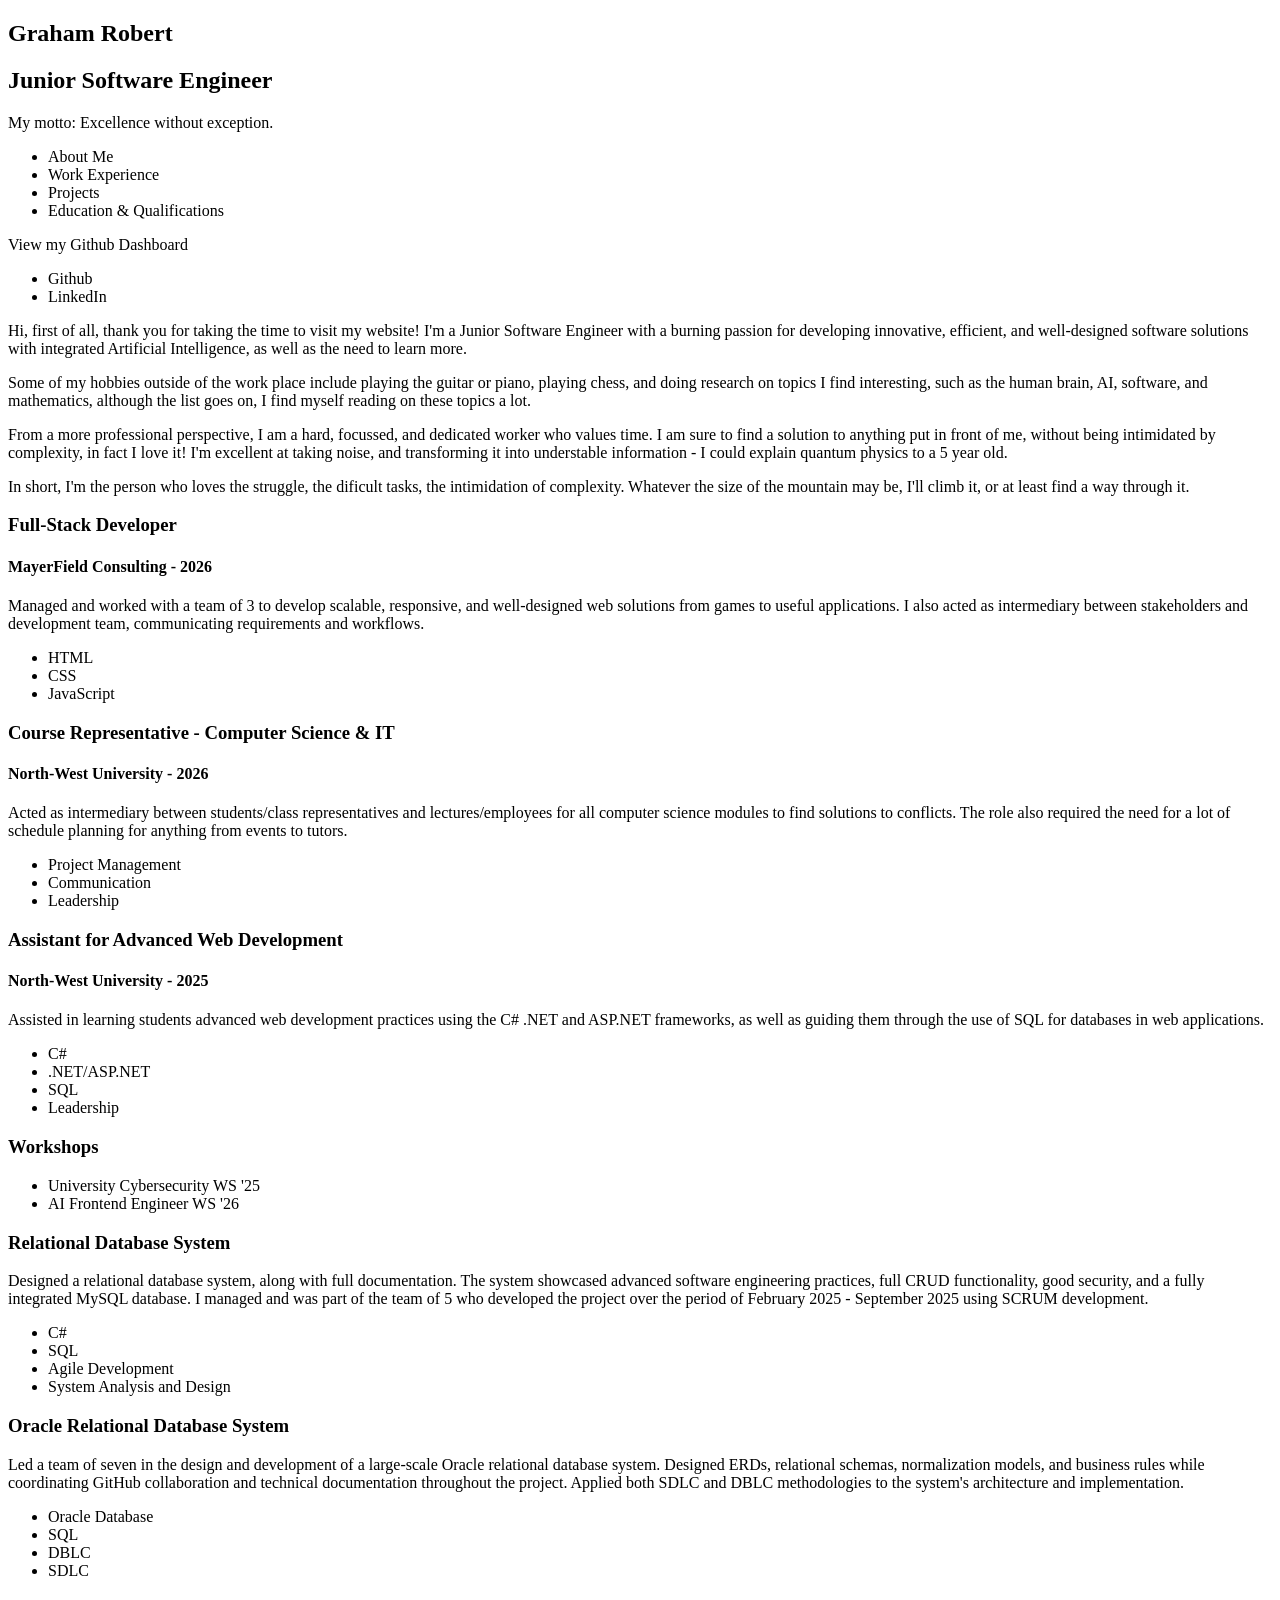
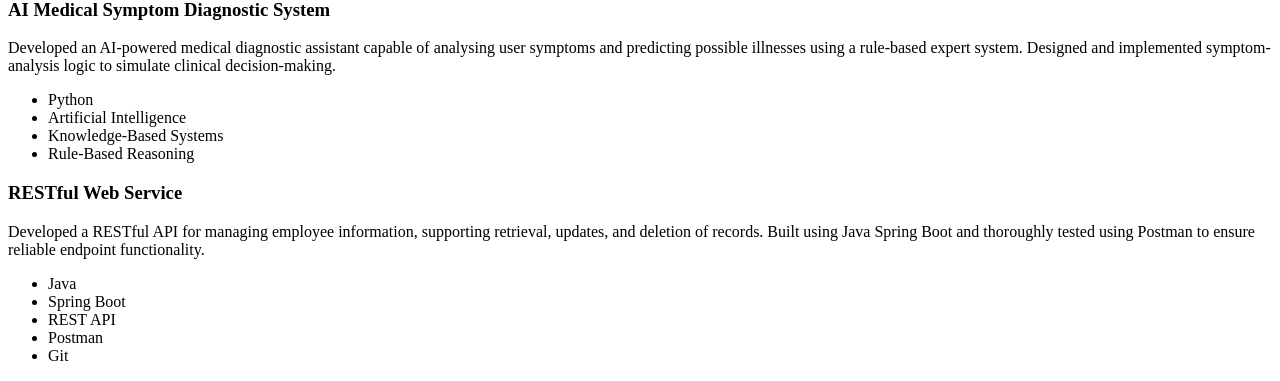
==== index.html @ 6082a938 "Added Header | Experience | Projects sections to html" ====
<!DOCTYPE html>
<html lang="en">
<head>
    <meta charset="UTF-8">
    <meta name="viewport" content="width=device-width, initial-scale=1.0">
    <title>Home</title>
</head>

<body>
    <header>
        <section>
            <!--Insert pfp here-->
            <h1>Graham Robert</h1>
            <h2>Junior Software Engineer</h2>
            <p>My motto: Excellence without exception.</p>

            <nav>
                <ul>
                    <li>About Me</li>
                    <li>Work Experience</li>
                    <li>Projects</li>
                    <li>Education & Qualifications</li>
                </ul>
            </nav>
        </section>

        <section>
            <p>View my Github Dashboard</p>
            <ul>
                <li>Github</li>
                <li>LinkedIn</li>
            </ul>
        </section>
    </header>

    <main>
        <section>
            <p>
                Hi, first of all, thank you for taking the time to visit my website!
                I'm a Junior Software Engineer with a burning passion for developing innovative, efficient, and well-designed software solutions
                with integrated Artificial Intelligence, as well as the need to learn more. 
            </p>

            <p>
                Some of my hobbies outside of the work place include playing the guitar or piano, playing chess, 
                and doing research on topics I find interesting, such as the human brain, AI, software, and mathematics, although the list goes on, I find myself reading on these topics a lot.
            </p>

            <p>
                From a more professional perspective, I am a hard, focussed, and dedicated worker who values time. 
                I am sure to find a solution to anything put in front of me, without being intimidated by complexity, in fact I love it!
                I'm excellent at taking noise, and transforming it into understable information - I could explain quantum physics to a 5 year old.
            </p>

            <p>
                In short, I'm the person who loves the struggle, the dificult tasks, the intimidation of complexity.
                Whatever the size of the mountain may be, I'll climb it, or at least find a way through it.
            </p>
        </section>

        <section>
            <section>
                <h3>Full-Stack Developer</h3>
                <h4>MayerField Consulting - 2026</h4>
                <p>Managed and worked with a team of 3 to develop
                    scalable, responsive, and well-designed web solutions from games
                    to useful applications. I also acted as intermediary between stakeholders and development team, communicating
                    requirements and workflows.
                </p>
                <ul>
                    <li>HTML</li>
                    <li>CSS</li>
                    <li>JavaScript</li>
                </ul>
            </section>

            <section>
                <h3>Course Representative - Computer Science & IT</h3>
                <h4>North-West University - 2026</h4>
                <p>Acted as intermediary between students/class representatives and lectures/employees for all computer science modules to find solutions
                    to conflicts. The role also required the need for a lot of schedule planning for anything from events to tutors.
                </p>
                <ul>
                    <li>Project Management</li>
                    <li>Communication</li>
                    <li>Leadership</li>
                </ul>
            </section>

            <section>
                <h3>Assistant for Advanced Web Development</h3>
                <h4>North-West University - 2025</h4>
                <p>
                    Assisted in learning students advanced web development practices using
                    the C# .NET and ASP.NET frameworks, as well as guiding them through the use of SQL for databases in web applications.
                </p>
                <ul>
                    <li>C#</li>
                    <li>.NET/ASP.NET</li>
                    <li>SQL</li>
                    <li>Leadership</li>
                </ul>
            </section>

            <section>
                <h3>Workshops</h3>
                <ul>
                    <li>University Cybersecurity WS '25</li>
                    <li>AI Frontend Engineer WS '26</li>
                </ul>
            </section>
        </section>

        <section>
            <section>
                <h3>Relational Database System</h3>
                <p>Designed a relational database system, along with full documentation.
                    The system showcased advanced software engineering practices, full CRUD functionality, good security,
                    and a fully integrated MySQL database.
                    I managed and was part of the team of 5 who developed the project over the period of
                    February 2025 - September 2025 using SCRUM development.
                </p>
                <ul>
                    <li>C#</li>
                    <li>SQL</li>
                    <li>Agile Development</li>
                    <li>System Analysis and Design</li>
                </ul>
            </section>

            <section>
                <h3>Oracle Relational Database System</h3>
                <p>
                    Led a team of seven in the design and development of a large-scale Oracle
                    relational database system. Designed ERDs, relational schemas, normalization
                    models, and business rules while coordinating GitHub collaboration and technical
                    documentation throughout the project. Applied both SDLC and DBLC methodologies
                    to the system's architecture and implementation.
                </p>
                <ul>
                    <li>Oracle Database</li>
                    <li>SQL</li>
                    <li>DBLC</li>
                    <li>SDLC</li>
                </ul>
            </section>

            <section>
                <h3>AI Medical Symptom Diagnostic System</h3>
                <p>
                    Developed an AI-powered medical diagnostic assistant capable of analysing
                    user symptoms and predicting possible illnesses using a rule-based expert
                    system. Designed and implemented symptom-analysis logic to simulate
                    clinical decision-making.
                </p>
                <ul>
                    <li>Python</li>
                    <li>Artificial Intelligence</li>
                    <li>Knowledge-Based Systems</li>
                    <li>Rule-Based Reasoning</li>
                </ul>
            </section>

            <section>
                <h3>RESTful Web Service</h3>
                <p>
                    Developed a RESTful API for managing employee information, supporting
                    retrieval, updates, and deletion of records. Built using Java Spring Boot
                    and thoroughly tested using Postman to ensure reliable endpoint functionality.
                </p>

                <ul>
                    <li>Java</li>
                    <li>Spring Boot</li>
                    <li>REST API</li>
                    <li>Postman</li>
                    <li>Git</li>
                </ul>
            </section>
        </section>
    </main>
</body>

</html>
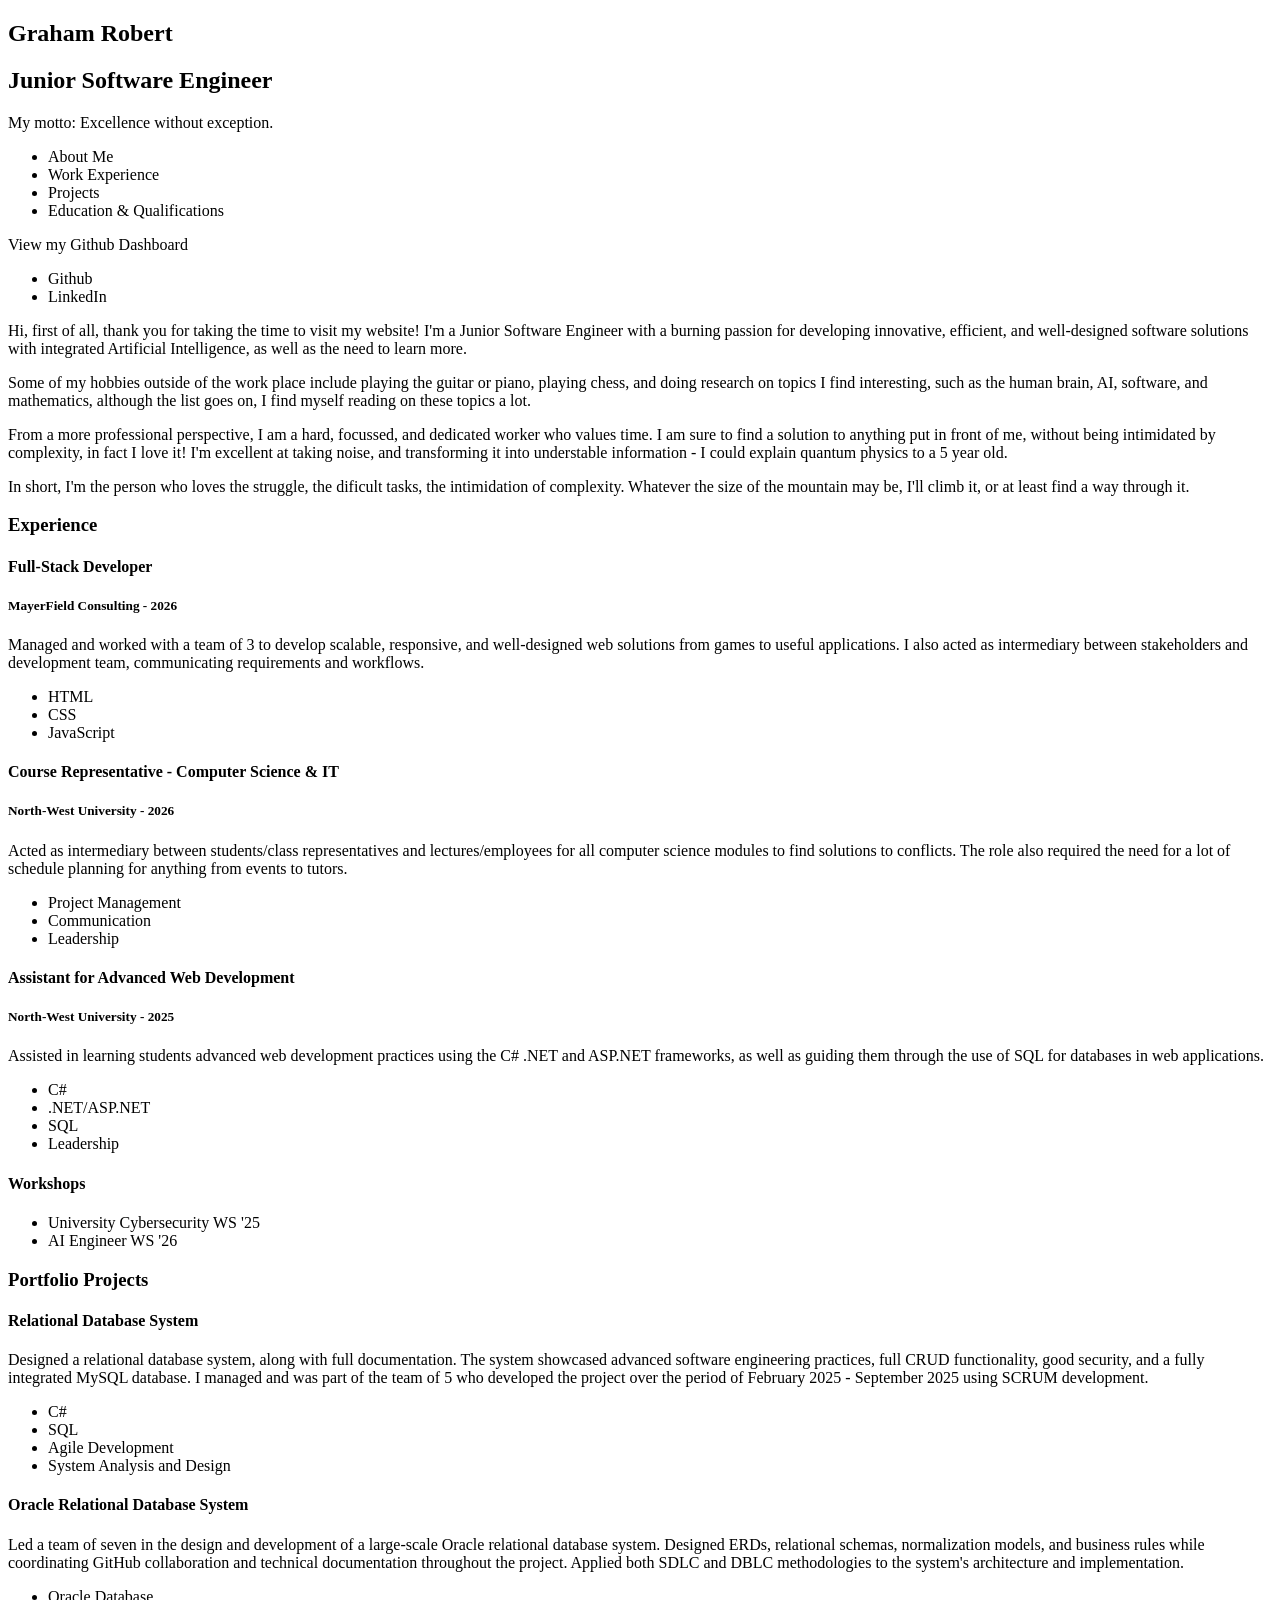
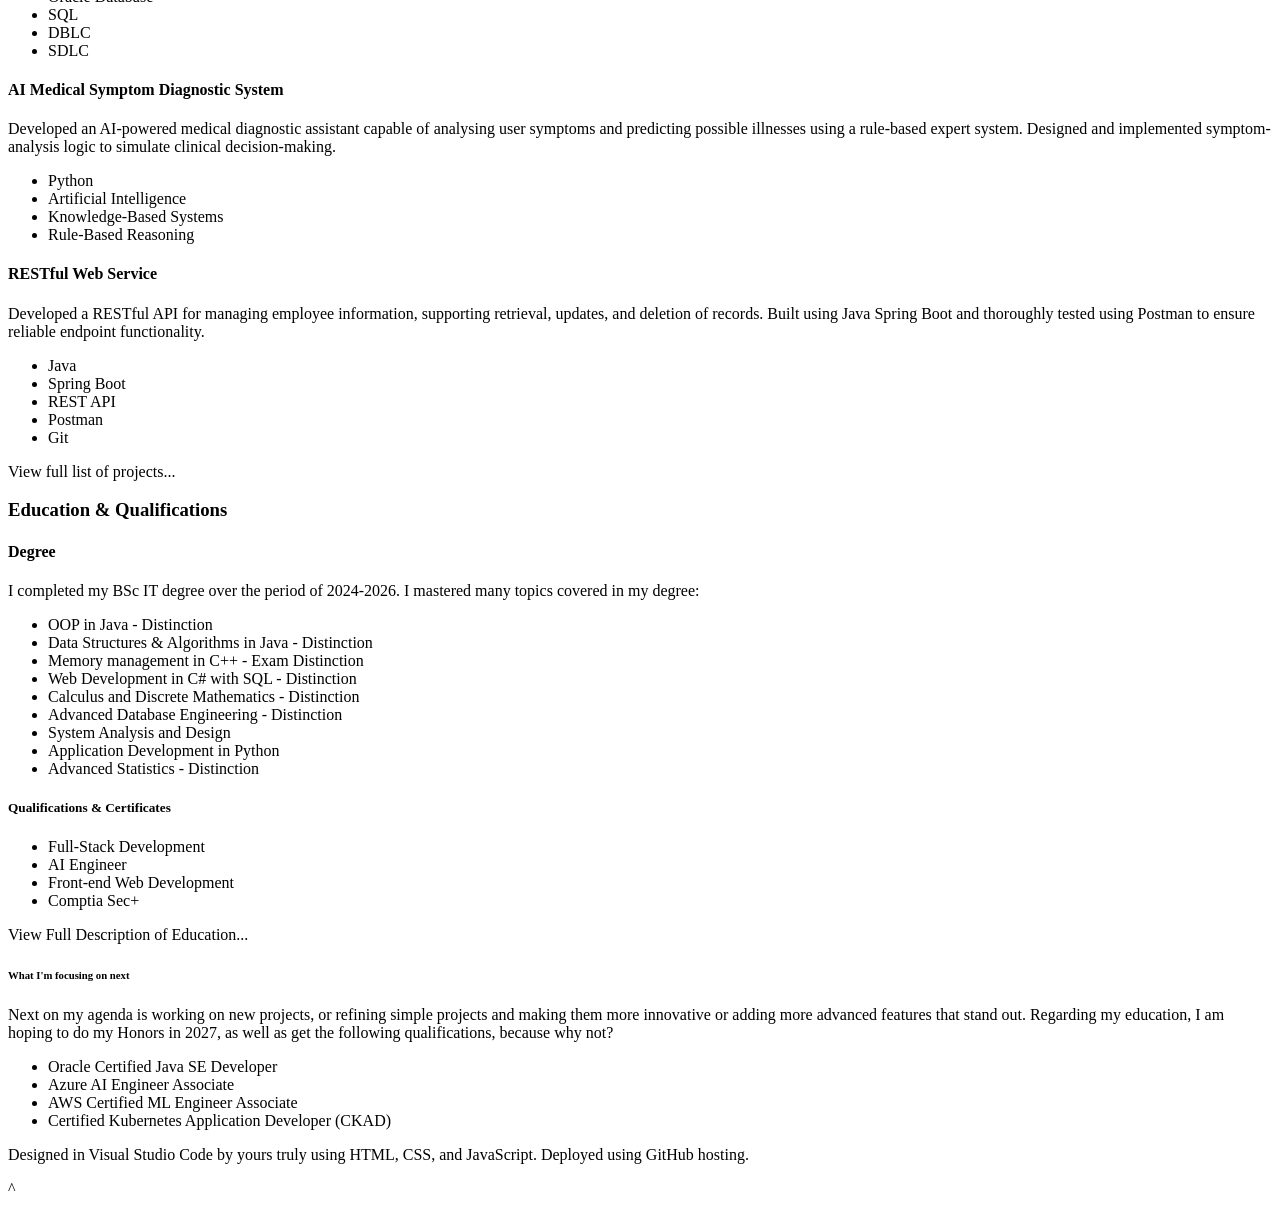
==== commit ac83bd39: "Added content to landing page | Added projects.html, education.html" ====
--- a/index.html
+++ b/index.html
@@ -34,7 +34,7 @@
     </header>
 
     <main>
-        <section>
+        <section> <!--About section-->
             <p>
                 Hi, first of all, thank you for taking the time to visit my website!
                 I'm a Junior Software Engineer with a burning passion for developing innovative, efficient, and well-designed software solutions
@@ -58,10 +58,11 @@
             </p>
         </section>
 
-        <section>
-            <section>
-                <h3>Full-Stack Developer</h3>
-                <h4>MayerField Consulting - 2026</h4>
+        <section> <!--Experience Section-->
+            <h3>Experience</h3>
+            <section>
+                <h4>Full-Stack Developer</h4>
+                <h5>MayerField Consulting - 2026</h5>
                 <p>Managed and worked with a team of 3 to develop
                     scalable, responsive, and well-designed web solutions from games
                     to useful applications. I also acted as intermediary between stakeholders and development team, communicating
@@ -75,8 +76,8 @@
             </section>
 
             <section>
-                <h3>Course Representative - Computer Science & IT</h3>
-                <h4>North-West University - 2026</h4>
+                <h4>Course Representative - Computer Science & IT</h4>
+                <h5>North-West University - 2026</h5>
                 <p>Acted as intermediary between students/class representatives and lectures/employees for all computer science modules to find solutions
                     to conflicts. The role also required the need for a lot of schedule planning for anything from events to tutors.
                 </p>
@@ -88,8 +89,8 @@
             </section>
 
             <section>
-                <h3>Assistant for Advanced Web Development</h3>
-                <h4>North-West University - 2025</h4>
+                <h4>Assistant for Advanced Web Development</h4>
+                <h5>North-West University - 2025</h5>
                 <p>
                     Assisted in learning students advanced web development practices using
                     the C# .NET and ASP.NET frameworks, as well as guiding them through the use of SQL for databases in web applications.
@@ -103,17 +104,18 @@
             </section>
 
             <section>
-                <h3>Workshops</h3>
+                <h4>Workshops</h4>
                 <ul>
                     <li>University Cybersecurity WS '25</li>
-                    <li>AI Frontend Engineer WS '26</li>
-                </ul>
-            </section>
-        </section>
-
+                    <li>AI Engineer WS '26</li>
+                </ul>
+            </section>
+        </section>
+        <!--Projects Section-->
         <section>
-            <section>
-                <h3>Relational Database System</h3>
+            <h3>Portfolio Projects</h3>
+            <section>
+                <h4>Relational Database System</h4>
                 <p>Designed a relational database system, along with full documentation.
                     The system showcased advanced software engineering practices, full CRUD functionality, good security,
                     and a fully integrated MySQL database.
@@ -129,7 +131,7 @@
             </section>
 
             <section>
-                <h3>Oracle Relational Database System</h3>
+                <h4>Oracle Relational Database System</h4>
                 <p>
                     Led a team of seven in the design and development of a large-scale Oracle
                     relational database system. Designed ERDs, relational schemas, normalization
@@ -146,7 +148,7 @@
             </section>
 
             <section>
-                <h3>AI Medical Symptom Diagnostic System</h3>
+                <h4>AI Medical Symptom Diagnostic System</h4>
                 <p>
                     Developed an AI-powered medical diagnostic assistant capable of analysing
                     user symptoms and predicting possible illnesses using a rule-based expert
@@ -162,7 +164,7 @@
             </section>
 
             <section>
-                <h3>RESTful Web Service</h3>
+                <h4>RESTful Web Service</h4>
                 <p>
                     Developed a RESTful API for managing employee information, supporting
                     retrieval, updates, and deletion of records. Built using Java Spring Boot
@@ -177,8 +179,63 @@
                     <li>Git</li>
                 </ul>
             </section>
+            <p>View full list of projects...</p>
+        </section>
+
+        <section> <!--Educational Background-->
+            <h3>Education & Qualifications</h3>
+            <section>
+                <h4>Degree</h4>
+                <p>I completed my BSc IT degree over the period of
+                    2024-2026. I mastered many topics covered in my degree:
+                </p>
+                <ul>
+                    <li>OOP in Java - Distinction</li>
+                    <li>Data Structures & Algorithms in Java - Distinction</li>
+                    <li>Memory management in C++ - Exam Distinction</li>
+                    <li>Web Development in C# with SQL - Distinction</li>
+                    <li>Calculus and Discrete Mathematics - Distinction</li>
+                    <li>Advanced Database Engineering - Distinction</li>
+                    <li>System Analysis and Design</li>
+                    <li>Application Development in Python</li>
+                    <li>Advanced Statistics - Distinction</li>
+                </ul>
+            </section>
+
+            <section>
+                <h5>Qualifications & Certificates</h5>
+                <ul>
+                    <li>Full-Stack Development</li>
+                    <li>AI Engineer</li>
+                    <li>Front-end Web Development</li>
+                    <li>Comptia Sec+</li>
+                </ul>
+            </section>
+            <p>View Full Description of Education...</p>
+
+            <section>
+                <h6>What I'm focusing on next</h6>
+                <p>Next on my agenda is working on new projects, or refining simple projects and making them
+                    more innovative or adding more advanced features that stand out. Regarding my education, I am hoping to
+                    do my Honors in 2027, as well as get the following qualifications, because why not?
+                </p>
+                <ul>
+                    <li>Oracle Certified Java SE Developer</li>
+                    <li>Azure AI Engineer Associate</li>
+                    <li>AWS Certified ML Engineer Associate</li>
+                    <li>Certified Kubernetes Application Developer (CKAD)</li>
+                </ul>
+            </section>
         </section>
     </main>
+
+    <footer>
+        <p>Designed in Visual Studio Code by yours truly
+            using HTML, CSS, and JavaScript. Deployed using
+            GitHub hosting.
+        </p>
+    </footer>
+    <btn>^</btn>
 </body>
 
 </html>
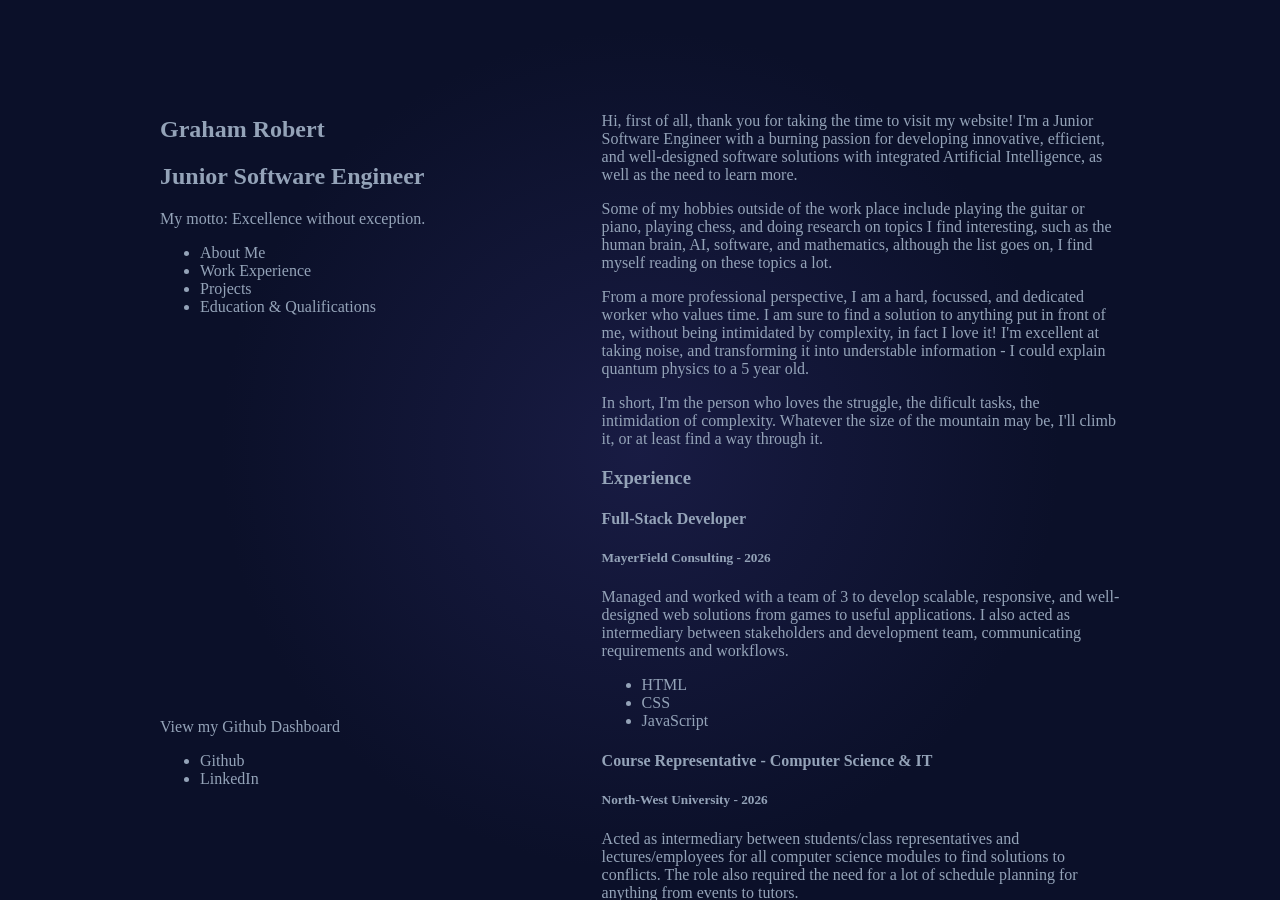
==== commit 3737f955: "Added landing page css | Added javascript to keep right side scrollable, and left static" ====
--- a/index.html
+++ b/index.html
@@ -4,6 +4,8 @@
     <meta charset="UTF-8">
     <meta name="viewport" content="width=device-width, initial-scale=1.0">
     <title>Home</title>
+    <link rel="stylesheet" href="css/landingPage.css">
+    <script src="js/main.js" defer></script>
 </head>
 
 <body>
@@ -33,209 +35,211 @@
         </section>
     </header>
 
-    <main>
-        <section> <!--About section-->
-            <p>
-                Hi, first of all, thank you for taking the time to visit my website!
-                I'm a Junior Software Engineer with a burning passion for developing innovative, efficient, and well-designed software solutions
-                with integrated Artificial Intelligence, as well as the need to learn more. 
+    <div class="content">
+        <main>
+            <section> <!--About section-->
+                <p>
+                    Hi, first of all, thank you for taking the time to visit my website!
+                    I'm a Junior Software Engineer with a burning passion for developing innovative, efficient, and well-designed software solutions
+                    with integrated Artificial Intelligence, as well as the need to learn more. 
+                </p>
+
+                <p>
+                    Some of my hobbies outside of the work place include playing the guitar or piano, playing chess, 
+                    and doing research on topics I find interesting, such as the human brain, AI, software, and mathematics, although the list goes on, I find myself reading on these topics a lot.
+                </p>
+
+                <p>
+                    From a more professional perspective, I am a hard, focussed, and dedicated worker who values time. 
+                    I am sure to find a solution to anything put in front of me, without being intimidated by complexity, in fact I love it!
+                    I'm excellent at taking noise, and transforming it into understable information - I could explain quantum physics to a 5 year old.
+                </p>
+
+                <p>
+                    In short, I'm the person who loves the struggle, the dificult tasks, the intimidation of complexity.
+                    Whatever the size of the mountain may be, I'll climb it, or at least find a way through it.
+                </p>
+            </section>
+
+            <section> <!--Experience Section-->
+                <h3>Experience</h3>
+                <section>
+                    <h4>Full-Stack Developer</h4>
+                    <h5>MayerField Consulting - 2026</h5>
+                    <p>Managed and worked with a team of 3 to develop
+                        scalable, responsive, and well-designed web solutions from games
+                        to useful applications. I also acted as intermediary between stakeholders and development team, communicating
+                        requirements and workflows.
+                    </p>
+                    <ul>
+                        <li>HTML</li>
+                        <li>CSS</li>
+                        <li>JavaScript</li>
+                    </ul>
+                </section>
+
+                <section>
+                    <h4>Course Representative - Computer Science & IT</h4>
+                    <h5>North-West University - 2026</h5>
+                    <p>Acted as intermediary between students/class representatives and lectures/employees for all computer science modules to find solutions
+                        to conflicts. The role also required the need for a lot of schedule planning for anything from events to tutors.
+                    </p>
+                    <ul>
+                        <li>Project Management</li>
+                        <li>Communication</li>
+                        <li>Leadership</li>
+                    </ul>
+                </section>
+
+                <section>
+                    <h4>Assistant for Advanced Web Development</h4>
+                    <h5>North-West University - 2025</h5>
+                    <p>
+                        Assisted in learning students advanced web development practices using
+                        the C# .NET and ASP.NET frameworks, as well as guiding them through the use of SQL for databases in web applications.
+                    </p>
+                    <ul>
+                        <li>C#</li>
+                        <li>.NET/ASP.NET</li>
+                        <li>SQL</li>
+                        <li>Leadership</li>
+                    </ul>
+                </section>
+
+                <section>
+                    <h4>Workshops</h4>
+                    <ul>
+                        <li>University Cybersecurity WS '25</li>
+                        <li>AI Engineer WS '26</li>
+                    </ul>
+                </section>
+            </section>
+            <!--Projects Section-->
+            <section>
+                <h3>Portfolio Projects</h3>
+                <section>
+                    <h4>Relational Database System</h4>
+                    <p>Designed a relational database system, along with full documentation.
+                        The system showcased advanced software engineering practices, full CRUD functionality, good security,
+                        and a fully integrated MySQL database.
+                        I managed and was part of the team of 5 who developed the project over the period of
+                        February 2025 - September 2025 using SCRUM development.
+                    </p>
+                    <ul>
+                        <li>C#</li>
+                        <li>SQL</li>
+                        <li>Agile Development</li>
+                        <li>System Analysis and Design</li>
+                    </ul>
+                </section>
+
+                <section>
+                    <h4>Oracle Relational Database System</h4>
+                    <p>
+                        Led a team of seven in the design and development of a large-scale Oracle
+                        relational database system. Designed ERDs, relational schemas, normalization
+                        models, and business rules while coordinating GitHub collaboration and technical
+                        documentation throughout the project. Applied both SDLC and DBLC methodologies
+                        to the system's architecture and implementation.
+                    </p>
+                    <ul>
+                        <li>Oracle Database</li>
+                        <li>SQL</li>
+                        <li>DBLC</li>
+                        <li>SDLC</li>
+                    </ul>
+                </section>
+
+                <section>
+                    <h4>AI Medical Symptom Diagnostic System</h4>
+                    <p>
+                        Developed an AI-powered medical diagnostic assistant capable of analysing
+                        user symptoms and predicting possible illnesses using a rule-based expert
+                        system. Designed and implemented symptom-analysis logic to simulate
+                        clinical decision-making.
+                    </p>
+                    <ul>
+                        <li>Python</li>
+                        <li>Artificial Intelligence</li>
+                        <li>Knowledge-Based Systems</li>
+                        <li>Rule-Based Reasoning</li>
+                    </ul>
+                </section>
+
+                <section>
+                    <h4>RESTful Web Service</h4>
+                    <p>
+                        Developed a RESTful API for managing employee information, supporting
+                        retrieval, updates, and deletion of records. Built using Java Spring Boot
+                        and thoroughly tested using Postman to ensure reliable endpoint functionality.
+                    </p>
+
+                    <ul>
+                        <li>Java</li>
+                        <li>Spring Boot</li>
+                        <li>REST API</li>
+                        <li>Postman</li>
+                        <li>Git</li>
+                    </ul>
+                </section>
+                <p>View full list of projects...</p>
+            </section>
+
+            <section> <!--Educational Background-->
+                <h3>Education & Qualifications</h3>
+                <section>
+                    <h4>Degree</h4>
+                    <p>I completed my BSc IT degree over the period of
+                        2024-2026. I mastered many topics covered in my degree:
+                    </p>
+                    <ul>
+                        <li>OOP in Java - Distinction</li>
+                        <li>Data Structures & Algorithms in Java - Distinction</li>
+                        <li>Memory management in C++ - Exam Distinction</li>
+                        <li>Web Development in C# with SQL - Distinction</li>
+                        <li>Calculus and Discrete Mathematics - Distinction</li>
+                        <li>Advanced Database Engineering - Distinction</li>
+                        <li>System Analysis and Design</li>
+                        <li>Application Development in Python</li>
+                        <li>Advanced Statistics - Distinction</li>
+                    </ul>
+                </section>
+
+                <section>
+                    <h5>Qualifications & Certificates</h5>
+                    <ul>
+                        <li>Full-Stack Development</li>
+                        <li>AI Engineer</li>
+                        <li>Front-end Web Development</li>
+                        <li>Comptia Sec+</li>
+                    </ul>
+                </section>
+                <p>View Full Description of Education...</p>
+
+                <section>
+                    <h6>What I'm focusing on next</h6>
+                    <p>Next on my agenda is working on new projects, or refining simple projects and making them
+                        more innovative or adding more advanced features that stand out. Regarding my education, I am hoping to
+                        do my Honors in 2027, as well as get the following qualifications, because why not?
+                    </p>
+                    <ul>
+                        <li>Oracle Certified Java SE Developer</li>
+                        <li>Azure AI Engineer Associate</li>
+                        <li>AWS Certified ML Engineer Associate</li>
+                        <li>Certified Kubernetes Application Developer (CKAD)</li>
+                    </ul>
+                </section>
+            </section>
+        </main>
+
+        <footer>
+            <p>Designed in Visual Studio Code by yours truly
+                using HTML, CSS, and JavaScript. Deployed using
+                GitHub hosting.
             </p>
-
-            <p>
-                Some of my hobbies outside of the work place include playing the guitar or piano, playing chess, 
-                and doing research on topics I find interesting, such as the human brain, AI, software, and mathematics, although the list goes on, I find myself reading on these topics a lot.
-            </p>
-
-            <p>
-                From a more professional perspective, I am a hard, focussed, and dedicated worker who values time. 
-                I am sure to find a solution to anything put in front of me, without being intimidated by complexity, in fact I love it!
-                I'm excellent at taking noise, and transforming it into understable information - I could explain quantum physics to a 5 year old.
-            </p>
-
-            <p>
-                In short, I'm the person who loves the struggle, the dificult tasks, the intimidation of complexity.
-                Whatever the size of the mountain may be, I'll climb it, or at least find a way through it.
-            </p>
-        </section>
-
-        <section> <!--Experience Section-->
-            <h3>Experience</h3>
-            <section>
-                <h4>Full-Stack Developer</h4>
-                <h5>MayerField Consulting - 2026</h5>
-                <p>Managed and worked with a team of 3 to develop
-                    scalable, responsive, and well-designed web solutions from games
-                    to useful applications. I also acted as intermediary between stakeholders and development team, communicating
-                    requirements and workflows.
-                </p>
-                <ul>
-                    <li>HTML</li>
-                    <li>CSS</li>
-                    <li>JavaScript</li>
-                </ul>
-            </section>
-
-            <section>
-                <h4>Course Representative - Computer Science & IT</h4>
-                <h5>North-West University - 2026</h5>
-                <p>Acted as intermediary between students/class representatives and lectures/employees for all computer science modules to find solutions
-                    to conflicts. The role also required the need for a lot of schedule planning for anything from events to tutors.
-                </p>
-                <ul>
-                    <li>Project Management</li>
-                    <li>Communication</li>
-                    <li>Leadership</li>
-                </ul>
-            </section>
-
-            <section>
-                <h4>Assistant for Advanced Web Development</h4>
-                <h5>North-West University - 2025</h5>
-                <p>
-                    Assisted in learning students advanced web development practices using
-                    the C# .NET and ASP.NET frameworks, as well as guiding them through the use of SQL for databases in web applications.
-                </p>
-                <ul>
-                    <li>C#</li>
-                    <li>.NET/ASP.NET</li>
-                    <li>SQL</li>
-                    <li>Leadership</li>
-                </ul>
-            </section>
-
-            <section>
-                <h4>Workshops</h4>
-                <ul>
-                    <li>University Cybersecurity WS '25</li>
-                    <li>AI Engineer WS '26</li>
-                </ul>
-            </section>
-        </section>
-        <!--Projects Section-->
-        <section>
-            <h3>Portfolio Projects</h3>
-            <section>
-                <h4>Relational Database System</h4>
-                <p>Designed a relational database system, along with full documentation.
-                    The system showcased advanced software engineering practices, full CRUD functionality, good security,
-                    and a fully integrated MySQL database.
-                    I managed and was part of the team of 5 who developed the project over the period of
-                    February 2025 - September 2025 using SCRUM development.
-                </p>
-                <ul>
-                    <li>C#</li>
-                    <li>SQL</li>
-                    <li>Agile Development</li>
-                    <li>System Analysis and Design</li>
-                </ul>
-            </section>
-
-            <section>
-                <h4>Oracle Relational Database System</h4>
-                <p>
-                    Led a team of seven in the design and development of a large-scale Oracle
-                    relational database system. Designed ERDs, relational schemas, normalization
-                    models, and business rules while coordinating GitHub collaboration and technical
-                    documentation throughout the project. Applied both SDLC and DBLC methodologies
-                    to the system's architecture and implementation.
-                </p>
-                <ul>
-                    <li>Oracle Database</li>
-                    <li>SQL</li>
-                    <li>DBLC</li>
-                    <li>SDLC</li>
-                </ul>
-            </section>
-
-            <section>
-                <h4>AI Medical Symptom Diagnostic System</h4>
-                <p>
-                    Developed an AI-powered medical diagnostic assistant capable of analysing
-                    user symptoms and predicting possible illnesses using a rule-based expert
-                    system. Designed and implemented symptom-analysis logic to simulate
-                    clinical decision-making.
-                </p>
-                <ul>
-                    <li>Python</li>
-                    <li>Artificial Intelligence</li>
-                    <li>Knowledge-Based Systems</li>
-                    <li>Rule-Based Reasoning</li>
-                </ul>
-            </section>
-
-            <section>
-                <h4>RESTful Web Service</h4>
-                <p>
-                    Developed a RESTful API for managing employee information, supporting
-                    retrieval, updates, and deletion of records. Built using Java Spring Boot
-                    and thoroughly tested using Postman to ensure reliable endpoint functionality.
-                </p>
-
-                <ul>
-                    <li>Java</li>
-                    <li>Spring Boot</li>
-                    <li>REST API</li>
-                    <li>Postman</li>
-                    <li>Git</li>
-                </ul>
-            </section>
-            <p>View full list of projects...</p>
-        </section>
-
-        <section> <!--Educational Background-->
-            <h3>Education & Qualifications</h3>
-            <section>
-                <h4>Degree</h4>
-                <p>I completed my BSc IT degree over the period of
-                    2024-2026. I mastered many topics covered in my degree:
-                </p>
-                <ul>
-                    <li>OOP in Java - Distinction</li>
-                    <li>Data Structures & Algorithms in Java - Distinction</li>
-                    <li>Memory management in C++ - Exam Distinction</li>
-                    <li>Web Development in C# with SQL - Distinction</li>
-                    <li>Calculus and Discrete Mathematics - Distinction</li>
-                    <li>Advanced Database Engineering - Distinction</li>
-                    <li>System Analysis and Design</li>
-                    <li>Application Development in Python</li>
-                    <li>Advanced Statistics - Distinction</li>
-                </ul>
-            </section>
-
-            <section>
-                <h5>Qualifications & Certificates</h5>
-                <ul>
-                    <li>Full-Stack Development</li>
-                    <li>AI Engineer</li>
-                    <li>Front-end Web Development</li>
-                    <li>Comptia Sec+</li>
-                </ul>
-            </section>
-            <p>View Full Description of Education...</p>
-
-            <section>
-                <h6>What I'm focusing on next</h6>
-                <p>Next on my agenda is working on new projects, or refining simple projects and making them
-                    more innovative or adding more advanced features that stand out. Regarding my education, I am hoping to
-                    do my Honors in 2027, as well as get the following qualifications, because why not?
-                </p>
-                <ul>
-                    <li>Oracle Certified Java SE Developer</li>
-                    <li>Azure AI Engineer Associate</li>
-                    <li>AWS Certified ML Engineer Associate</li>
-                    <li>Certified Kubernetes Application Developer (CKAD)</li>
-                </ul>
-            </section>
-        </section>
-    </main>
-
-    <footer>
-        <p>Designed in Visual Studio Code by yours truly
-            using HTML, CSS, and JavaScript. Deployed using
-            GitHub hosting.
-        </p>
-    </footer>
-    <btn>^</btn>
+        </footer>
+        <button>^</button>
+    </div>
 </body>
 
 </html>
--- a/css/landingPage.css
+++ b/css/landingPage.css
@@ -0,0 +1,53 @@
+body {
+    color:#94A3B8;
+    margin: 0;
+    height: 100vh;
+    --x: 50%;
+    --y: 50%;
+    background-color: #0b1029;
+    background-image:
+        radial-gradient(
+            600px at var(--x) var(--y),
+            rgba(38, 39, 94, 0.5),
+            transparent 70%
+        );
+    display: flex;
+    overflow: hidden;
+}
+
+header {
+    flex: 0 0 42%;
+    height: 100vh;
+
+    padding: 6rem 3rem 6rem 10rem;
+
+    box-sizing: border-box;
+
+    display: flex;
+    flex-direction: column;
+    justify-content: space-between;
+}
+
+.content {
+    flex: 1;
+
+    min-height: 0;
+    overflow-y: auto;
+
+    padding: 6rem 10rem 6rem 4rem;
+
+    box-sizing: border-box;
+
+    display: flex;
+    flex-direction: column;
+}
+
+main {
+    width: 100%;
+    max-width: 650px;
+}
+
+footer {
+    max-width: 850px;
+    padding: 4rem 0;
+}
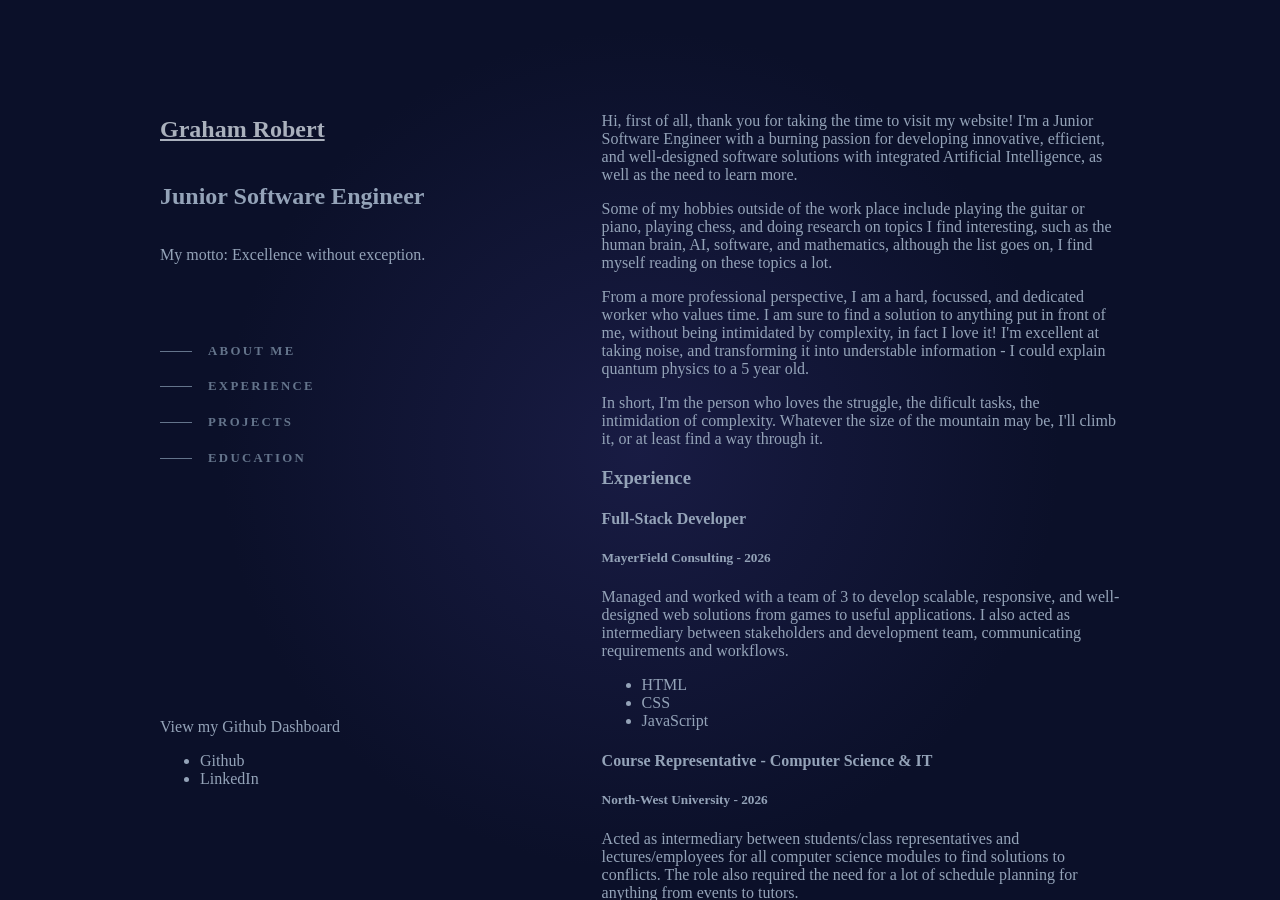
==== commit 60a19ade: "Styled nav | Chnaged h1 styling" ====
--- a/index.html
+++ b/index.html
@@ -12,17 +12,15 @@
     <header>
         <section>
             <!--Insert pfp here-->
-            <h1>Graham Robert</h1>
+            <h1><a href="index.html">Graham Robert</a></h1>
             <h2>Junior Software Engineer</h2>
             <p>My motto: Excellence without exception.</p>
 
-            <nav>
-                <ul>
-                    <li>About Me</li>
-                    <li>Work Experience</li>
-                    <li>Projects</li>
-                    <li>Education & Qualifications</li>
-                </ul>
+            <nav class="side-nav">
+                <a href="#about">About me</a>
+                <a href="#experience">Experience</a>
+                <a href="#projects">Projects</a>
+                <a href="#education">Education</a>
             </nav>
         </section>
 
@@ -37,7 +35,7 @@
 
     <div class="content">
         <main>
-            <section> <!--About section-->
+            <section id="about"> <!--About section-->
                 <p>
                     Hi, first of all, thank you for taking the time to visit my website!
                     I'm a Junior Software Engineer with a burning passion for developing innovative, efficient, and well-designed software solutions
@@ -61,7 +59,7 @@
                 </p>
             </section>
 
-            <section> <!--Experience Section-->
+            <section id="experience"> <!--Experience Section-->
                 <h3>Experience</h3>
                 <section>
                     <h4>Full-Stack Developer</h4>
@@ -115,7 +113,7 @@
                 </section>
             </section>
             <!--Projects Section-->
-            <section>
+            <section id="projects">
                 <h3>Portfolio Projects</h3>
                 <section>
                     <h4>Relational Database System</h4>
@@ -185,7 +183,7 @@
                 <p>View full list of projects...</p>
             </section>
 
-            <section> <!--Educational Background-->
+            <section id="education"> <!--Educational Background-->
                 <h3>Education & Qualifications</h3>
                 <section>
                     <h4>Degree</h4>
--- a/css/landingPage.css
+++ b/css/landingPage.css
@@ -18,26 +18,24 @@
 header {
     flex: 0 0 42%;
     height: 100vh;
-
     padding: 6rem 3rem 6rem 10rem;
-
     box-sizing: border-box;
-
     display: flex;
     flex-direction: column;
     justify-content: space-between;
 }
 
+header section:first-child {
+    display: flex;
+    flex-direction: column;
+}
+
 .content {
     flex: 1;
-
     min-height: 0;
     overflow-y: auto;
-
     padding: 6rem 10rem 6rem 4rem;
-
     box-sizing: border-box;
-
     display: flex;
     flex-direction: column;
 }
@@ -51,3 +49,53 @@
     max-width: 850px;
     padding: 4rem 0;
 }
+
+header h1 a {
+    color: #e2e8f0be;
+    transition: color .25s ease;
+}
+
+header h1 a:hover {
+    color: #FFFFFF;
+}
+
+.side-nav {
+    display: flex;
+    flex-direction: column;
+    gap: 1.3rem;
+    margin-top: 4rem;
+}
+
+.side-nav a {
+    display: flex;
+    align-items: center;
+    gap: 1rem;
+    width: fit-content;
+    color: #64748B;
+    text-decoration: none;
+    text-transform: uppercase;
+    font-size: .8rem;
+    font-weight: 700;
+    letter-spacing: .18em;
+    transition:
+        color .25s ease,
+        transform .25s ease;
+}
+
+.side-nav a::before {
+    content: "";
+    width: 32px;
+    height: 1px;
+    background: #64748B;
+    transition:
+        width .25s ease, background .25s ease;
+}
+
+.side-nav a:hover {
+    color: white;
+}
+
+.side-nav a:hover::before {
+    width: 64px;
+    background: white;
+}
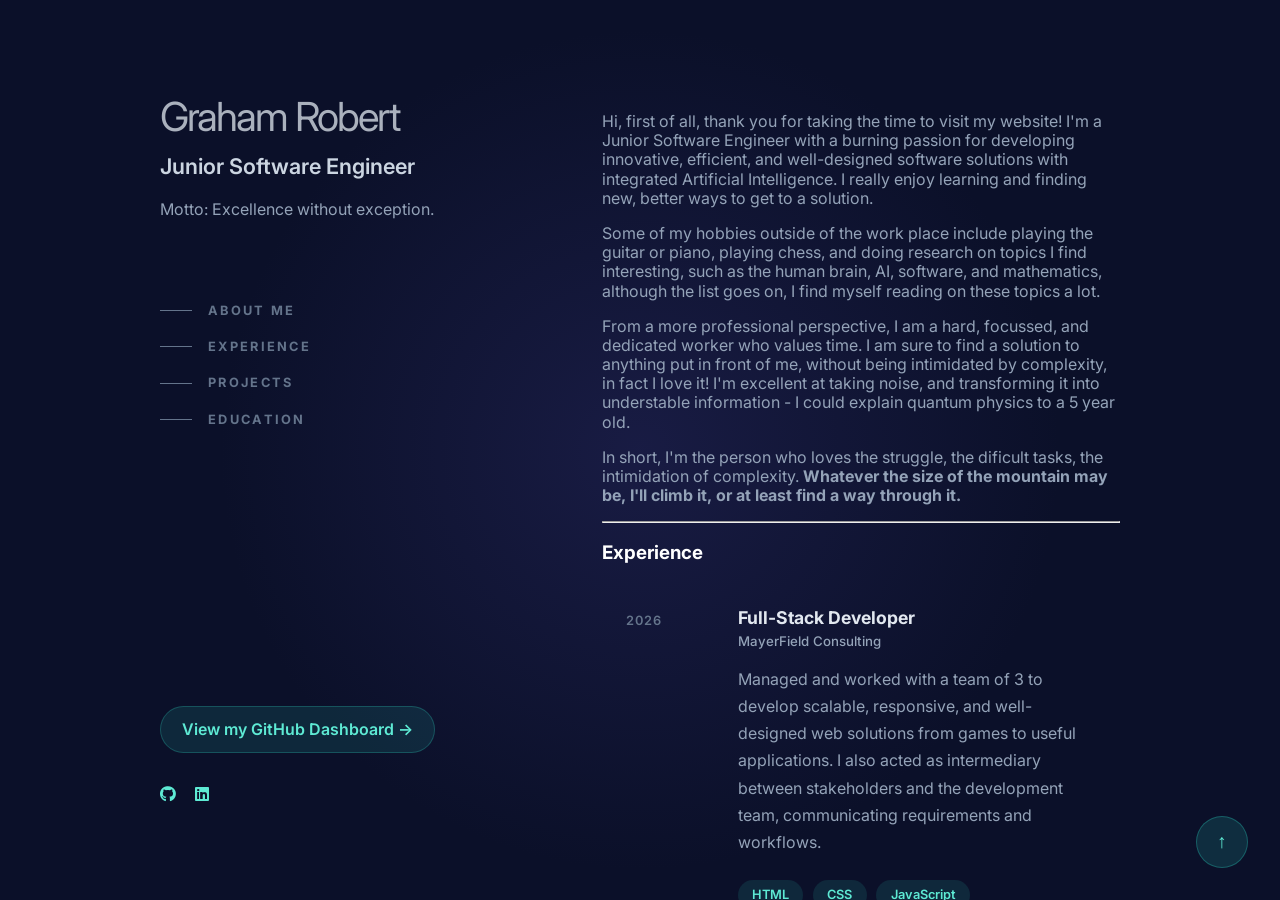
==== commit 04d63517: "Finalised landing page" ====
--- a/index.html
+++ b/index.html
@@ -6,6 +6,10 @@
     <title>Home</title>
     <link rel="stylesheet" href="css/landingPage.css">
     <script src="js/main.js" defer></script>
+    <link rel="preconnect" href="https://fonts.googleapis.com">
+    <link rel="preconnect" href="https://fonts.gstatic.com" crossorigin>
+    <link href="https://fonts.googleapis.com/css2?family=Inter:wght@300;400;500;600;700&display=swap" rel="stylesheet">
+    <link rel="stylesheet" href="https://cdnjs.cloudflare.com/ajax/libs/font-awesome/6.7.2/css/all.min.css"/>
 </head>
 
 <body>
@@ -14,7 +18,7 @@
             <!--Insert pfp here-->
             <h1><a href="index.html">Graham Robert</a></h1>
             <h2>Junior Software Engineer</h2>
-            <p>My motto: Excellence without exception.</p>
+            <p>Motto: Excellence without exception.</p>
 
             <nav class="side-nav">
                 <a href="#about">About me</a>
@@ -25,11 +29,21 @@
         </section>
 
         <section>
-            <p>View my Github Dashboard</p>
-            <ul>
-                <li>Github</li>
-                <li>LinkedIn</li>
-            </ul>
+            <a class="github-dashboard" href="pages/github.html">
+                View my GitHub Dashboard →
+            </a>
+            <div class="social-links">
+                <a href="https://github.com/lSiphonl"
+                target="_blank"
+                aria-label="GitHub">
+                    <i class="fa-brands fa-github"></i>
+                </a>
+                <a href="https://www.linkedin.com/in/graham-robert-880955367?utm_source=share_via&utm_content=profile&utm_medium=member_android"
+                target="_blank"
+                aria-label="LinkedIn">
+                    <i class="fa-brands fa-linkedin"></i>
+                </a>
+            </div>
         </section>
     </header>
 
@@ -39,7 +53,7 @@
                 <p>
                     Hi, first of all, thank you for taking the time to visit my website!
                     I'm a Junior Software Engineer with a burning passion for developing innovative, efficient, and well-designed software solutions
-                    with integrated Artificial Intelligence, as well as the need to learn more. 
+                    with integrated Artificial Intelligence. I really enjoy learning and finding new, better ways to get to a solution. 
                 </p>
 
                 <p>
@@ -55,178 +69,271 @@
 
                 <p>
                     In short, I'm the person who loves the struggle, the dificult tasks, the intimidation of complexity.
-                    Whatever the size of the mountain may be, I'll climb it, or at least find a way through it.
-                </p>
-            </section>
-
-            <section id="experience"> <!--Experience Section-->
+                    <b>Whatever the size of the mountain may be, I'll climb it, or at least find a way through it.</b>
+                </p>
+                <hr>
+            </section>
+
+            <section id="experience">
                 <h3>Experience</h3>
-                <section>
-                    <h4>Full-Stack Developer</h4>
-                    <h5>MayerField Consulting - 2026</h5>
-                    <p>Managed and worked with a team of 3 to develop
-                        scalable, responsive, and well-designed web solutions from games
-                        to useful applications. I also acted as intermediary between stakeholders and development team, communicating
-                        requirements and workflows.
-                    </p>
-                    <ul>
-                        <li>HTML</li>
-                        <li>CSS</li>
-                        <li>JavaScript</li>
-                    </ul>
-                </section>
-
-                <section>
-                    <h4>Course Representative - Computer Science & IT</h4>
-                    <h5>North-West University - 2026</h5>
-                    <p>Acted as intermediary between students/class representatives and lectures/employees for all computer science modules to find solutions
-                        to conflicts. The role also required the need for a lot of schedule planning for anything from events to tutors.
-                    </p>
-                    <ul>
-                        <li>Project Management</li>
-                        <li>Communication</li>
-                        <li>Leadership</li>
-                    </ul>
-                </section>
-
-                <section>
-                    <h4>Assistant for Advanced Web Development</h4>
-                    <h5>North-West University - 2025</h5>
-                    <p>
-                        Assisted in learning students advanced web development practices using
-                        the C# .NET and ASP.NET frameworks, as well as guiding them through the use of SQL for databases in web applications.
-                    </p>
-                    <ul>
-                        <li>C#</li>
-                        <li>.NET/ASP.NET</li>
-                        <li>SQL</li>
-                        <li>Leadership</li>
-                    </ul>
-                </section>
-
-                <section>
-                    <h4>Workshops</h4>
-                    <ul>
-                        <li>University Cybersecurity WS '25</li>
-                        <li>AI Engineer WS '26</li>
-                    </ul>
-                </section>
-            </section>
+                
+                <article class="portfolio-card">
+                    <span class="portfolio-date">
+                        2026
+                    </span>
+
+                    <div class="portfolio-content">
+                        <h4>Full-Stack Developer</h4>
+                        <h5>MayerField Consulting</h5>
+                        <p>
+                            Managed and worked with a team of 3 to develop scalable,
+                            responsive, and well-designed web solutions from games to
+                            useful applications. I also acted as intermediary between
+                            stakeholders and the development team, communicating
+                            requirements and workflows.
+                        </p>
+
+                        <ul class="tech-stack">
+                            <li>HTML</li>
+                            <li>CSS</li>
+                            <li>JavaScript</li>
+                        </ul>
+                    </div>
+                </article>
+
+                <article class="portfolio-card">
+                    <span class="portfolio-date">
+                        2026
+                    </span>
+
+                    <div class="portfolio-content">
+                        <h4>Course Representative</h4>
+                        <h5>North-West University</h5>
+                        <p>
+                            Acted as intermediary between students and lecturers for all
+                            Computer Science modules while coordinating tutors,
+                            communication, and academic planning.
+                        </p>
+
+                        <ul class="tech-stack">
+                            <li>Leadership</li>
+                            <li>Communication</li>
+                            <li>Project Management</li>
+                        </ul>
+                    </div>
+                </article>
+
+                <article class="portfolio-card">
+                    <span class="portfolio-date">
+                        2025
+                    </span>
+
+                    <div class="portfolio-content">
+                        <h4>Assistant for Advanced Web Development</h4>
+                        <h5>North-West University</h5>
+                        <p>
+                            Assisted students with advanced web development using C#,
+                            ASP.NET and SQL while helping them understand software
+                            engineering concepts and debugging techniques.
+                        </p>
+
+                        <ul class="tech-stack">
+                            <li>C#</li>
+                            <li>.NET</li>
+                            <li>SQL</li>
+                            <li>Leadership</li>
+                        </ul>
+                    </div>
+                </article>
+            </section>
+            <section>
+                <h4>Workshops</h4>
+                <ul>
+                    <li>University Cybersecurity WS '25</li>
+                    <li>AI Engineer WS '26</li>
+                </ul>
+            </section>
+            <hr>
+
             <!--Projects Section-->
             <section id="projects">
                 <h3>Portfolio Projects</h3>
-                <section>
-                    <h4>Relational Database System</h4>
-                    <p>Designed a relational database system, along with full documentation.
-                        The system showcased advanced software engineering practices, full CRUD functionality, good security,
-                        and a fully integrated MySQL database.
-                        I managed and was part of the team of 5 who developed the project over the period of
-                        February 2025 - September 2025 using SCRUM development.
-                    </p>
-                    <ul>
-                        <li>C#</li>
-                        <li>SQL</li>
-                        <li>Agile Development</li>
-                        <li>System Analysis and Design</li>
-                    </ul>
-                </section>
-
-                <section>
-                    <h4>Oracle Relational Database System</h4>
-                    <p>
-                        Led a team of seven in the design and development of a large-scale Oracle
-                        relational database system. Designed ERDs, relational schemas, normalization
-                        models, and business rules while coordinating GitHub collaboration and technical
-                        documentation throughout the project. Applied both SDLC and DBLC methodologies
-                        to the system's architecture and implementation.
-                    </p>
-                    <ul>
-                        <li>Oracle Database</li>
-                        <li>SQL</li>
-                        <li>DBLC</li>
-                        <li>SDLC</li>
-                    </ul>
-                </section>
-
-                <section>
-                    <h4>AI Medical Symptom Diagnostic System</h4>
-                    <p>
-                        Developed an AI-powered medical diagnostic assistant capable of analysing
-                        user symptoms and predicting possible illnesses using a rule-based expert
-                        system. Designed and implemented symptom-analysis logic to simulate
-                        clinical decision-making.
-                    </p>
-                    <ul>
-                        <li>Python</li>
-                        <li>Artificial Intelligence</li>
-                        <li>Knowledge-Based Systems</li>
-                        <li>Rule-Based Reasoning</li>
-                    </ul>
-                </section>
-
-                <section>
-                    <h4>RESTful Web Service</h4>
-                    <p>
-                        Developed a RESTful API for managing employee information, supporting
-                        retrieval, updates, and deletion of records. Built using Java Spring Boot
-                        and thoroughly tested using Postman to ensure reliable endpoint functionality.
-                    </p>
-
-                    <ul>
-                        <li>Java</li>
-                        <li>Spring Boot</li>
-                        <li>REST API</li>
-                        <li>Postman</li>
-                        <li>Git</li>
-                    </ul>
-                </section>
-                <p>View full list of projects...</p>
-            </section>
-
-            <section id="education"> <!--Educational Background-->
+                <article class="portfolio-card">
+                    <span class="portfolio-date">
+                        2025
+                    </span>
+
+                    <div class="portfolio-content">
+                        <h4>Relational Database System</h4>
+                        <p>
+                            Designed and developed a relational database system with full CRUD
+                            functionality, comprehensive documentation, secure authentication,
+                            and a fully integrated MySQL database. Worked in a Scrum team of
+                            five over a seven-month development cycle.
+                        </p>
+
+                        <ul class="tech-stack">
+                            <li>C#</li>
+                            <li>MySQL</li>
+                            <li>SCRUM</li>
+                            <li>System Analysis</li>
+                        </ul>
+                    </div>
+                </article>
+
+                <article class="portfolio-card">
+                    <span class="portfolio-date">
+                        2026
+                    </span>
+
+                    <div class="portfolio-content">
+                        <h4>Oracle Relational Database System</h4>
+                        <p>
+                            Led a team of seven in designing a large-scale Oracle database.
+                            Produced ERDs, relational schemas, normalization models, business
+                            rules, and coordinated development through GitHub while applying
+                            both SDLC and DBLC methodologies.
+                        </p>
+
+                        <ul class="tech-stack">
+                            <li>Oracle</li>
+                            <li>SQL</li>
+                            <li>DBLC</li>
+                            <li>SDLC</li>
+                        </ul>
+                    </div>
+                </article>
+
+                <article class="portfolio-card">
+                    <span class="portfolio-date">
+                        2026
+                    </span>
+
+                    <div class="portfolio-content">
+                        <h4>AI Medical Symptom Diagnostic System</h4>
+                        <p>
+                            Developed a rule-based AI expert system capable of analysing user
+                            symptoms and predicting possible illnesses. Simulated clinical
+                            decision-making using knowledge-based reasoning techniques.
+                        </p>
+
+                        <ul class="tech-stack">
+                            <li>Python</li>
+                            <li>Artificial Intelligence</li>
+                            <li>Expert Systems</li>
+                            <li>Rule-Based AI</li>
+                        </ul>
+                    </div>
+                </article>
+
+                <article class="portfolio-card">
+                    <span class="portfolio-date">
+                        2026
+                    </span>
+
+                    <div class="portfolio-content">
+                        <h4>RESTful Web Service</h4>
+                        <p>
+                            Built a RESTful API using Java Spring Boot for managing employee
+                            information. Designed endpoints for CRUD operations and verified
+                            functionality using Postman while following REST architecture
+                            principles.
+                        </p>
+
+                        <ul class="tech-stack">
+                            <li>Java</li>
+                            <li>Spring Boot</li>
+                            <li>REST API</li>
+                            <li>Postman</li>
+                            <li>Git</li>
+                        </ul>
+                    </div>
+                </article>
+
+                <p class="section-link">
+                    View Full Project Archive →
+                </p>
+            </section>
+
+            <section id="education">
                 <h3>Education & Qualifications</h3>
-                <section>
-                    <h4>Degree</h4>
-                    <p>I completed my BSc IT degree over the period of
-                        2024-2026. I mastered many topics covered in my degree:
-                    </p>
-                    <ul>
-                        <li>OOP in Java - Distinction</li>
-                        <li>Data Structures & Algorithms in Java - Distinction</li>
-                        <li>Memory management in C++ - Exam Distinction</li>
-                        <li>Web Development in C# with SQL - Distinction</li>
-                        <li>Calculus and Discrete Mathematics - Distinction</li>
-                        <li>Advanced Database Engineering - Distinction</li>
-                        <li>System Analysis and Design</li>
-                        <li>Application Development in Python</li>
-                        <li>Advanced Statistics - Distinction</li>
-                    </ul>
-                </section>
-
-                <section>
-                    <h5>Qualifications & Certificates</h5>
-                    <ul>
-                        <li>Full-Stack Development</li>
-                        <li>AI Engineer</li>
-                        <li>Front-end Web Development</li>
-                        <li>Comptia Sec+</li>
-                    </ul>
-                </section>
-                <p>View Full Description of Education...</p>
-
-                <section>
-                    <h6>What I'm focusing on next</h6>
-                    <p>Next on my agenda is working on new projects, or refining simple projects and making them
-                        more innovative or adding more advanced features that stand out. Regarding my education, I am hoping to
-                        do my Honors in 2027, as well as get the following qualifications, because why not?
-                    </p>
-                    <ul>
-                        <li>Oracle Certified Java SE Developer</li>
-                        <li>Azure AI Engineer Associate</li>
-                        <li>AWS Certified ML Engineer Associate</li>
-                        <li>Certified Kubernetes Application Developer (CKAD)</li>
-                    </ul>
-                </section>
+                <article class="portfolio-card">
+                    <span class="portfolio-date">
+                        2024-2026
+                    </span>
+
+                    <div class="portfolio-content">
+                        <h4>BSc Information Technology</h4>
+                        <h5>North-West University</h5>
+                        <p>
+                            Completed a Bachelor of Science in Information Technology with a
+                            strong focus on Software Engineering, Artificial Intelligence,
+                            Database Systems, Algorithms, Web Development, and Mathematics.
+                        </p>
+
+                        <ul class="tech-stack">
+                            <li>Java</li>
+                            <li>C++</li>
+                            <li>Python</li>
+                            <li>C#</li>
+                            <li>SQL</li>
+                            <li>Software Engineering</li>
+                            <li>AI</li>
+                            <li>DSA</li>
+                            <li>Networks</li>
+                        </ul>
+                    </div>
+                </article>
+
+                <article class="portfolio-card">
+                    <span class="portfolio-date">
+                        2025- 2026
+                    </span>
+
+                    <div class="portfolio-content">
+                        <h4>Professional Qualifications</h4>
+                        <p>
+                            Alongside my university education, I continuously pursue
+                            professional certifications to strengthen my practical knowledge
+                            and remain up to date with modern software engineering and cloud
+                            technologies.
+                        </p>
+
+                        <ul class="tech-stack">
+                            <li>Full-Stack Development</li>
+                            <li>AI Engineer</li>
+                            <li>Front-End Development</li>
+                            <li>CompTIA Security+</li>
+                        </ul>
+                    </div>
+                </article>
+
+                <article class="portfolio-card">
+                    <span class="portfolio-date">
+                        Next
+                    </span>
+
+                    <div class="portfolio-content">
+                        <h4>Currently Working Towards</h4>
+                        <p>
+                            My current focus is building increasingly advanced software
+                            projects while pursuing industry-recognised certifications in
+                            Artificial Intelligence, Cloud Engineering, and Java
+                            development. I also plan to complete my Honours degree in 2027.
+                        </p>
+
+                        <ul class="tech-stack">
+                            <li>Java SE Developer</li>
+                            <li>Azure AI Engineer</li>
+                            <li>AWS ML Engineer</li>
+                            <li>CKAD</li>
+                        </ul>
+                    </div>
+                </article>
+
+                <p class="section-link">
+                    View Full Education →
+                </p>
             </section>
         </main>
 
@@ -236,8 +343,9 @@
                 GitHub hosting.
             </p>
         </footer>
-        <button>^</button>
+        
     </div>
+    <button class="scroll-top">↑</button>
 </body>
 
 </html>
--- a/css/landingPage.css
+++ b/css/landingPage.css
@@ -13,6 +13,9 @@
         );
     display: flex;
     overflow: hidden;
+    font-family: Inter, sans-serif;
+    line-height: 1.2;
+    font-size: 1rem;
 }
 
 header {
@@ -38,6 +41,7 @@
     box-sizing: border-box;
     display: flex;
     flex-direction: column;
+    scroll-behavior: smooth;
 }
 
 main {
@@ -51,12 +55,52 @@
 }
 
 header h1 a {
+    position: relative;
     color: #e2e8f0be;
+    text-decoration: none;
     transition: color .25s ease;
+}
+
+header h1 a::after {
+    content: "";
+    position: absolute;
+    left: 0;
+    bottom: -4px;
+    width: 100%;
+    height: 2px;
+    background: #5EEAD4;
+    transform: scaleX(0);
+    transform-origin: left;
+    transition: transform .25s ease;
 }
 
 header h1 a:hover {
     color: #FFFFFF;
+}
+
+header h1 a:hover::after {
+    transform: scaleX(1);
+}
+
+h1 {
+    margin: 0;
+    font-size: 2.5rem;
+    font-weight: 400;
+    line-height: 1.05;
+    letter-spacing: -0.05em;
+}
+
+h2 {
+    margin-top: 1rem;
+    margin-bottom: 0;
+    color: #CBD5E1;
+    font-size: 1.35rem;
+    font-weight: 600;
+}
+
+header p {
+    max-width: 320px;
+    line-height: 1.7;
 }
 
 .side-nav {
@@ -98,4 +142,176 @@
 .side-nav a:hover::before {
     width: 64px;
     background: white;
-}+}
+
+main section h3 {
+    color: white;
+}
+
+main section h4, 
+main section h5 {
+    color: #CBD5E1;
+}
+
+.portfolio-card {
+    display: flex;
+    gap: 2rem;
+    padding: 1.5rem;
+    margin-bottom: 1.25rem;
+    border-radius: 14px;
+    transition:
+        background-color .25s ease,
+        transform .25s ease,
+        box-shadow .25s ease;
+}
+
+.portfolio-card:hover {
+    background: rgba(30, 41, 59, .45);
+    transform: translateY(-2px);
+    box-shadow: 0 10px 30px rgba(0,0,0,.15);
+}
+
+.portfolio-date {
+    flex-shrink: 0;
+    width: 80px;
+    padding-top: .35rem;
+    color: #64748B;
+    font-size: .8rem;
+    font-weight: 600;
+    letter-spacing: .08em;
+    text-transform: uppercase;
+}
+
+.portfolio-content {
+    flex: 1;
+}
+
+.portfolio-content h4 {
+    margin: 0;
+    color: #E2E8F0;
+    font-size: 1.1rem;
+    transition: color .25s ease;
+}
+
+.portfolio-card:hover h4 {
+    color: #5EEAD4;
+}
+
+.portfolio-content h5 {
+    margin-top: .35rem;
+    margin-bottom: 1rem;
+    color: #94A3B8;
+    font-weight: 500;
+}
+
+.portfolio-content p {
+    margin: 0;
+    line-height: 1.7;
+}
+
+.tech-stack {
+    display: flex;
+    flex-wrap: wrap;
+    gap: .6rem;
+    list-style: none;
+    padding: 0;
+    margin-top: 1.5rem;
+}
+
+.tech-stack li {
+    padding: .45rem .9rem;
+    border-radius: 999px;
+    background: rgba(45,212,191,.12);
+    color: #5EEAD4;
+    font-size: .8rem;
+    font-weight: 600;
+}
+
+.section-link {
+    display: inline-flex;
+    align-items: center;
+    margin-top: 1rem;
+    color: #5EEAD4;
+    font-weight: 600;
+    text-decoration: none;
+    transition:
+        color .25s ease,
+        transform .25s ease;
+    cursor: pointer;
+}
+
+.section-link:hover {
+    color: #99F6E4;
+    transform: translateX(6px);
+}
+
+.github-dashboard {
+    display: inline-flex;
+    align-items: center;
+    justify-content: center;
+    width: fit-content;
+    margin-bottom: 2rem;
+    padding: .8rem 1.3rem;
+    border-radius: 999px;
+    background: rgba(45,212,191,.12);
+    border: 1px solid rgba(45,212,191,.25);
+    color: #5EEAD4;
+    font-weight: 600;
+    text-decoration: none;
+    transition:
+        background .25s,
+        transform .25s,
+        color .25s;
+}
+
+.github-dashboard:hover {
+    background: rgba(45,212,191,.2);
+    color: white;
+    transform: translateY(-2px);
+}
+
+.social-links {
+    display: flex;
+    gap: 1.2rem;
+}
+
+.social-links a {
+    color: #5EEAD4;
+    transition:
+        color .25s,
+        transform .25s;
+}
+
+.social-links a:hover {
+    color: white;
+    transform: translateY(-3px);
+}
+
+.social-links svg {
+    width: 24px;
+    height: 24px;
+}
+
+.scroll-top {
+    position: fixed;
+    right: 2rem;
+    bottom: 2rem;
+    width: 52px;
+    height: 52px;
+    border: none;
+    border-radius: 50%;
+    background: rgba(45,212,191,.15);
+    border: 1px solid rgba(45,212,191,.3);
+    color: #5EEAD4;
+    font-size: 1.2rem;
+    cursor: pointer;
+    transition:
+        background .25s,
+        transform .25s;
+    z-index: 1000;
+}
+
+.scroll-top:hover {
+    background: rgba(45,212,191,.25);
+    transform: translateY(-3px);
+}
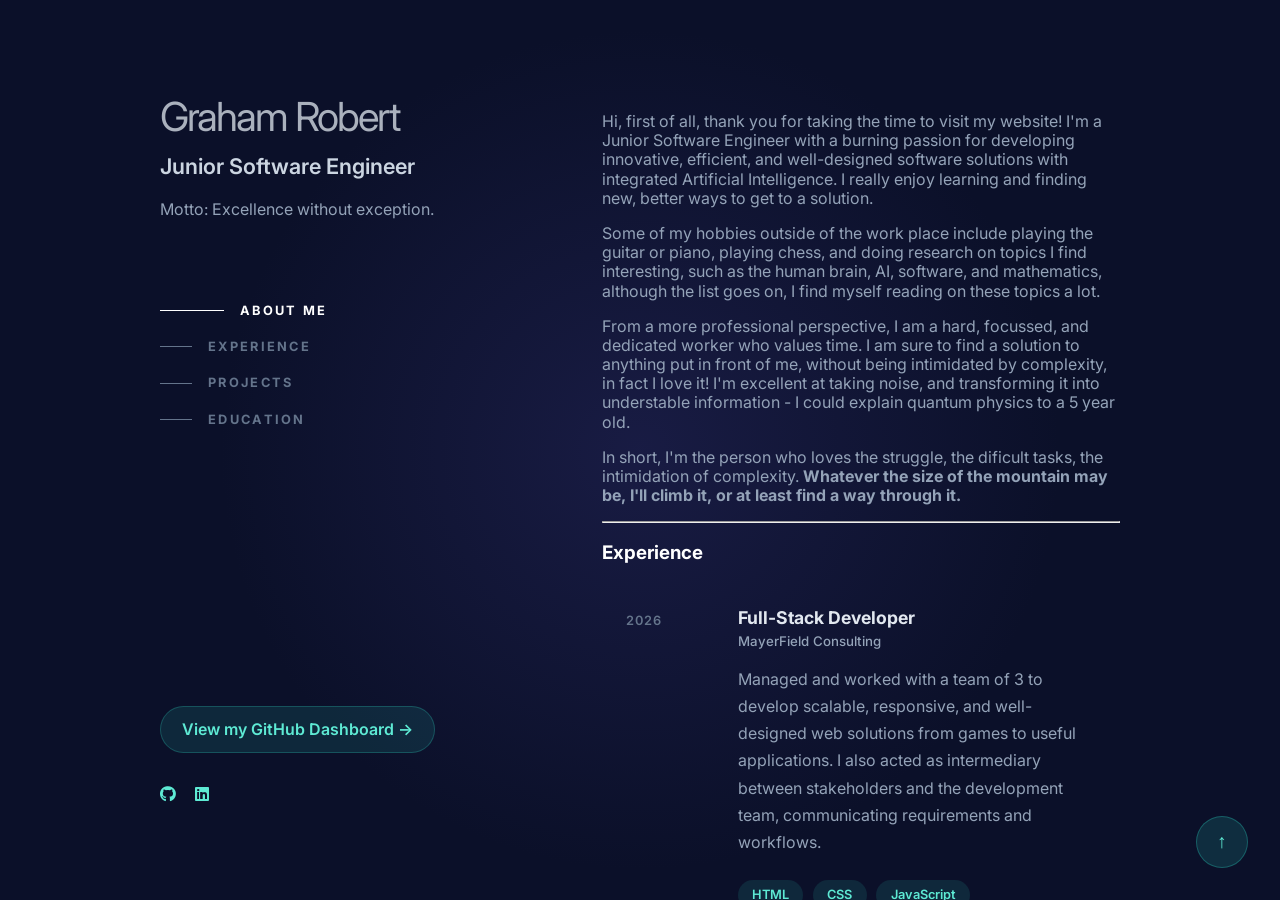
==== commit ec995195: "Changed deployment type" ====
--- a/index.html
+++ b/index.html
@@ -249,10 +249,6 @@
                         </ul>
                     </div>
                 </article>
-
-                <p class="section-link">
-                    View Full Project Archive →
-                </p>
             </section>
 
             <section id="education">
@@ -330,17 +326,13 @@
                         </ul>
                     </div>
                 </article>
-
-                <p class="section-link">
-                    View Full Education →
-                </p>
             </section>
         </main>
 
         <footer>
             <p>Designed in Visual Studio Code by yours truly
                 using HTML, CSS, and JavaScript. Deployed using
-                GitHub hosting.
+                Vercel.
             </p>
         </footer>
         
--- a/css/landingPage.css
+++ b/css/landingPage.css
@@ -139,6 +139,15 @@
     color: white;
 }
 
+.side-nav a.active {
+    color: white;
+}
+
+.side-nav a.active::before {
+    width: 64px;
+    background: white;
+}
+
 .side-nav a:hover::before {
     width: 64px;
     background: white;
@@ -262,6 +271,8 @@
         background .25s,
         transform .25s,
         color .25s;
+    white-space: nowrap;
+    margin-top: 2rem;
 }
 
 .github-dashboard:hover {
@@ -315,3 +326,138 @@
     background: rgba(45,212,191,.25);
     transform: translateY(-3px);
 }
+
+@media (max-width: 1100px) {
+
+    body {
+        display: block;
+        height: auto;
+        overflow-y: auto;
+    }
+
+    header {
+        width: auto;
+        height: auto;
+        padding: 4rem 3rem 2rem;
+    }
+
+    header p {
+        max-width: 100%;
+    }
+
+    .side-nav {
+        margin-top: 2.5rem;
+        margin-bottom: 3rem;
+    }
+
+    .github-dashboard {
+        white-space: nowrap;
+    }
+
+    header section:last-child {
+        margin-top: 2rem;
+    }
+
+    .content {
+        overflow: visible;
+        padding: 0 3rem 3rem;
+    }
+
+    main {
+        max-width: 100%;
+    }
+
+    .portfolio-card {
+        flex-direction: column;
+        gap: .8rem;
+    }
+
+    .portfolio-date {
+        width: auto;
+        padding-top: 0;
+    }
+
+    .side-nav {
+        flex-direction: row;
+        flex-wrap: wrap;
+        gap: 2rem;
+        margin: 2rem 0 3rem;
+    }
+}
+
+@media (max-width: 700px) {
+
+    header {
+        padding: 2rem 1.5rem;
+    }
+
+    .content {
+        padding: 0 1.5rem 2rem;
+    }
+
+    h1 {
+        font-size: 2rem;
+    }
+
+    h2 {
+        font-size: 1.1rem;
+    }
+
+    header p {
+        font-size: .95rem;
+    }
+
+    .side-nav {
+        gap: .9rem;
+    }
+
+    .side-nav a {
+        font-size: .72rem;
+        letter-spacing: .12em;
+    }
+
+    .portfolio-card {
+        padding: 1.2rem;
+    }
+
+    .portfolio-content h4 {
+        font-size: 1rem;
+    }
+
+    .portfolio-content p {
+        line-height: 1.6;
+    }
+
+    .tech-stack {
+        gap: .4rem;
+    }
+
+    .tech-stack li {
+        font-size: .75rem;
+        padding: .35rem .7rem;
+    }
+
+    .github-dashboard {
+        width: 100%;
+        justify-content: center;
+        display: inline-flex;
+        width: fit-content;
+        max-width: 100%;
+        padding: .7rem 1rem;
+        font-size: .9rem;
+        white-space: nowrap;
+        margin-bottom: 1.5rem;
+    }
+
+    .scroll-top {
+        right: 1rem;
+        bottom: 1rem;
+    }
+
+    .side-nav {
+        flex-direction: column;
+        gap: 1rem;
+        margin: 2rem 0;
+    }
+
+}
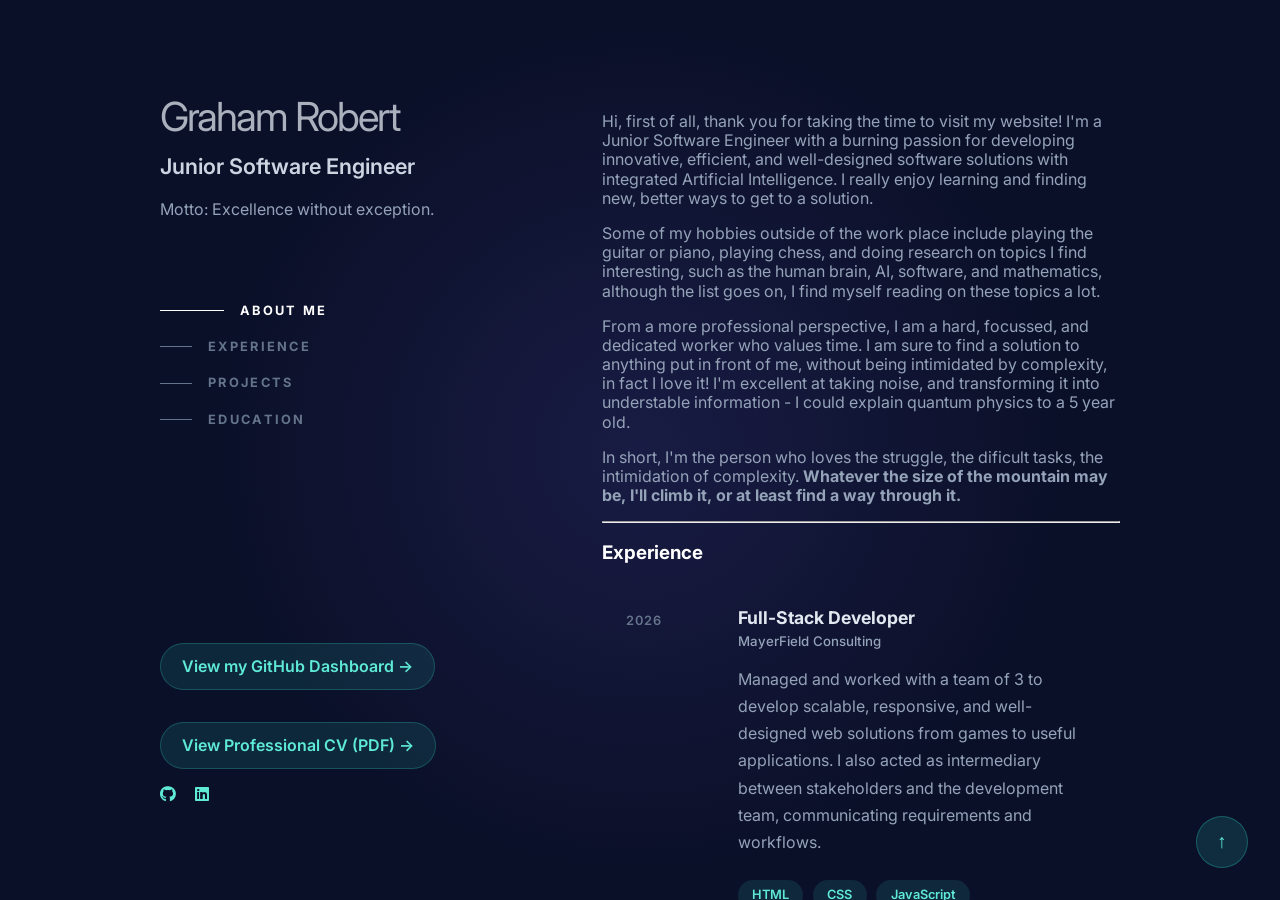
==== commit 4f6694d3: "Added link to professional CV" ====
--- a/index.html
+++ b/index.html
@@ -31,6 +31,13 @@
         <section>
             <a class="github-dashboard" href="pages/github.html">
                 View my GitHub Dashboard →
+            </a>
+            <a
+                class="cv-download"
+                href="assets/CVGrahamRobert.pdf.pdf"
+                target="_blank"
+            >
+                View Professional CV (PDF) →
             </a>
             <div class="social-links">
                 <a href="https://github.com/lSiphonl"
--- a/css/landingPage.css
+++ b/css/landingPage.css
@@ -459,5 +459,29 @@
         gap: 1rem;
         margin: 2rem 0;
     }
-
-}
+}
+
+.cv-download {
+    display: inline-flex;
+    align-items: center;
+    justify-content: center;
+    width: fit-content;
+    margin-bottom: 1rem;
+    padding: .8rem 1.3rem;
+    border-radius: 999px;
+    background: rgba(45,212,191,.12);
+    border: 1px solid rgba(45,212,191,.25);
+    color: #5EEAD4;
+    font-weight: 600;
+    text-decoration: none;
+    transition:
+        background .25s,
+        transform .25s,
+        color .25s;
+}
+
+.cv-download:hover {
+    background: rgba(45,212,191,.2);
+    color: white;
+    transform: translateY(-2px);
+}
